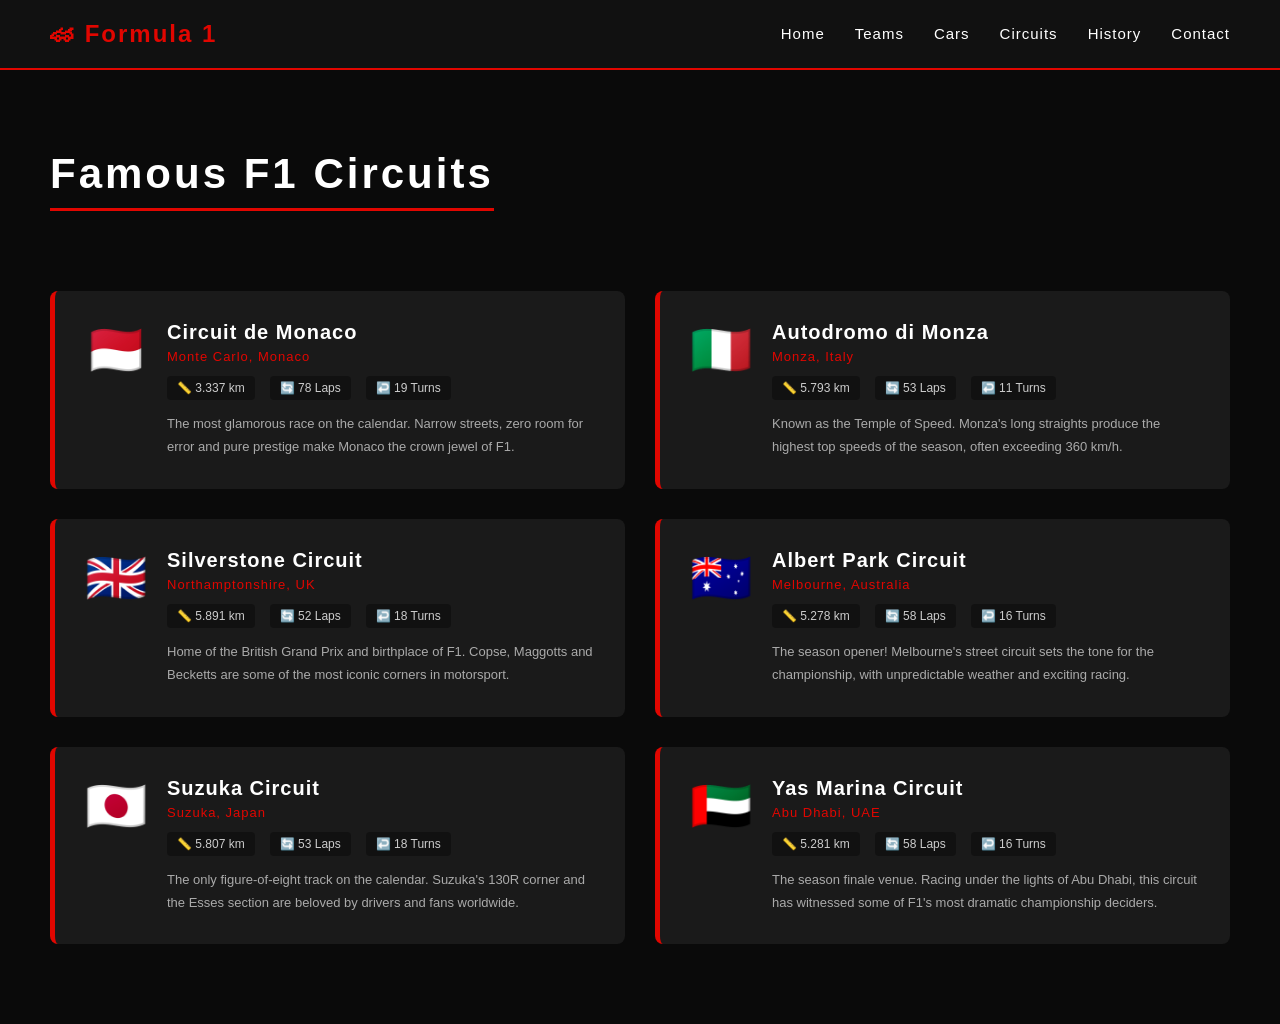
==== circuit.html @ 3328e480 "Initial commit" ====
<!DOCTYPE html>
<html lang="en">
<head>
    <meta charset="UTF-8">
    <meta name="viewport" content="width=device-width, initial-scale=1.0">
    <title>F1 Circuits</title>
    <link rel="stylesheet" href="css/style.css">
</head>
<body>

    <nav>
        <div class="logo">🏎 Formula 1</div>
        <ul>
            <li><a href="index.html">Home</a></li>
            <li><a href="teams.html">Teams</a></li>
            <li><a href="cars.html">Cars</a></li>
            <li><a href="circuit.html">Circuits</a></li>
            <li><a href="history.html">History</a></li>
            <li><a href="contact.html">Contact</a></li>
        </ul>
    </nav>

    <section class="circuits-section">
        <h2 class="section-title">Famous F1 Circuits</h2>

        <div class="circuits-grid">

            <div class="circuit-card">
                <div class="circuit-flag">🇲🇨</div>
                <div class="circuit-info">
                    <h3>Circuit de Monaco</h3>
                    <p class="circuit-location">Monte Carlo, Monaco</p>
                    <div class="circuit-stats">
                        <span>📏 3.337 km</span>
                        <span>🔄 78 Laps</span>
                        <span>↩️ 19 Turns</span>
                    </div>
                    <p class="circuit-desc">The most glamorous race on the calendar. Narrow streets, zero room for error and pure prestige make Monaco the crown jewel of F1.</p>
                </div>
            </div>

            <div class="circuit-card">
                <div class="circuit-flag">🇮🇹</div>
                <div class="circuit-info">
                    <h3>Autodromo di Monza</h3>
                    <p class="circuit-location">Monza, Italy</p>
                    <div class="circuit-stats">
                        <span>📏 5.793 km</span>
                        <span>🔄 53 Laps</span>
                        <span>↩️ 11 Turns</span>
                    </div>
                    <p class="circuit-desc">Known as the Temple of Speed. Monza's long straights produce the highest top speeds of the season, often exceeding 360 km/h.</p>
                </div>
            </div>

            <div class="circuit-card">
                <div class="circuit-flag">🇬🇧</div>
                <div class="circuit-info">
                    <h3>Silverstone Circuit</h3>
                    <p class="circuit-location">Northamptonshire, UK</p>
                    <div class="circuit-stats">
                        <span>📏 5.891 km</span>
                        <span>🔄 52 Laps</span>
                        <span>↩️ 18 Turns</span>
                    </div>
                    <p class="circuit-desc">Home of the British Grand Prix and birthplace of F1. Copse, Maggotts and Becketts are some of the most iconic corners in motorsport.</p>
                </div>
            </div>

            <div class="circuit-card">
                <div class="circuit-flag">🇦🇺</div>
                <div class="circuit-info">
                    <h3>Albert Park Circuit</h3>
                    <p class="circuit-location">Melbourne, Australia</p>
                    <div class="circuit-stats">
                        <span>📏 5.278 km</span>
                        <span>🔄 58 Laps</span>
                        <span>↩️ 16 Turns</span>
                    </div>
                    <p class="circuit-desc">The season opener! Melbourne's street circuit sets the tone for the championship, with unpredictable weather and exciting racing.</p>
                </div>
            </div>

            <div class="circuit-card">
                <div class="circuit-flag">🇯🇵</div>
                <div class="circuit-info">
                    <h3>Suzuka Circuit</h3>
                    <p class="circuit-location">Suzuka, Japan</p>
                    <div class="circuit-stats">
                        <span>📏 5.807 km</span>
                        <span>🔄 53 Laps</span>
                        <span>↩️ 18 Turns</span>
                    </div>
                    <p class="circuit-desc">The only figure-of-eight track on the calendar. Suzuka's 130R corner and the Esses section are beloved by drivers and fans worldwide.</p>
                </div>
            </div>

            <div class="circuit-card">
                <div class="circuit-flag">🇦🇪</div>
                <div class="circuit-info">
                    <h3>Yas Marina Circuit</h3>
                    <p class="circuit-location">Abu Dhabi, UAE</p>
                    <div class="circuit-stats">
                        <span>📏 5.281 km</span>
                        <span>🔄 58 Laps</span>
                        <span>↩️ 16 Turns</span>
                    </div>
                    <p class="circuit-desc">The season finale venue. Racing under the lights of Abu Dhabi, this circuit has witnessed some of F1's most dramatic championship deciders.</p>
                </div>
            </div>

        </div>
    </section>

</body>
</html>
---- css/style.css ----
/* RESET & BASE */
* {
    margin: 0;
    padding: 0;
    box-sizing: border-box;
}

body {
    font-family: 'Arial', sans-serif;
    background-color: #0a0a0a;
    color: #ffffff;
}

/* NAVBAR */
nav {
    display: flex;
    justify-content: space-between;
    align-items: center;
    padding: 20px 50px;
    background-color: #111111;
    border-bottom: 2px solid #e10600;
}

.logo {
    font-size: 24px;
    font-weight: bold;
    color: #e10600;
    letter-spacing: 2px;
}

nav ul {
    list-style: none;
    display: flex;
    gap: 30px;
}

nav ul li a {
    color: #ffffff;
    text-decoration: none;
    font-size: 15px;
    letter-spacing: 1px;
    transition: color 0.3s;
}

nav ul li a:hover {
    color: #e10600;
}


/* HERO */
.hero {
    height: 100vh;
    display: flex;
    flex-direction: column;
    justify-content: center;
    align-items: center;
    text-align: center;
    background-color: #1a1a1a;
}

.hero-content {
    display: flex;
    flex-direction: column;
    align-items: flex-start;
    max-width: 50%;
}

.hero h1 {
    font-size: 64px;
    color: #ffffff;
    letter-spacing: 4px;
    margin-bottom: 20px;
}

.hero p {
    font-size: 22px;
    color: #e10600;
    margin-bottom: 40px;
    letter-spacing: 3px;
}

.btn {
    padding: 15px 40px;
    background-color: #e10600;
    color: white;
    text-decoration: none;
    font-size: 16px;
    letter-spacing: 2px;
    border-radius: 4px;
    transition: background-color 0.3s;
}

.btn:hover {
    background-color: #ff2010;
}


.hero h1 {
    font-size: 64px;
    color: #ffffff;
    letter-spacing: 4px;
    margin-bottom: 20px;
}

.hero p {
    font-size: 22px;
    color: #e10600;
    margin-bottom: 40px;
    letter-spacing: 3px;
}

.btn {
    padding: 15px 40px;
    background-color: #e10600;
    color: white;
    text-decoration: none;
    font-size: 16px;
    letter-spacing: 2px;
    border-radius: 4px;
    transition: background-color 0.3s;
}

.btn:hover {
    background-color: #ff2010;
}


/* TEAMS PAGE */
.teams-section {
    padding: 80px 50px;
    background-color: #0a0a0a;
}

.section-title {
    text-align: center;
    font-size: 42px;
    color: #ffffff;
    margin-bottom: 60px;
    letter-spacing: 3px;
    border-bottom: 3px solid #e10600;
    display: inline-block;
    padding-bottom: 10px;
}

.teams-grid {
    display: grid;
    grid-template-columns: repeat(3, 1fr);
    gap: 30px;
}

.team-card {
    background-color: #1a1a1a;
    border-left: 5px solid;
    padding: 30px;
    border-radius: 8px;
    transition: transform 0.3s, box-shadow 0.3s;
}

.team-card:hover {
    transform: translateY(-8px);
    box-shadow: 0 10px 30px rgba(225, 6, 0, 0.2);
}

.team-card h3 {
    font-size: 22px;
    margin-bottom: 15px;
    color: #ffffff;
    letter-spacing: 2px;
}

.team-card p {
    color: #aaaaaa;
    margin-bottom: 8px;
    font-size: 14px;
}
/* CARS PAGE */
.cars-section {
    padding: 80px 50px;
    background-color: #0a0a0a;
}

.cars-grid {
    display: grid;
    grid-template-columns: repeat(3, 1fr);
    gap: 30px;
    margin-top: 20px;
}

.car-card {
    background-color: #1a1a1a;
    padding: 40px 30px;
    border-radius: 8px;
    text-align: center;
    border-top: 4px solid #e10600;
    transition: transform 0.3s, box-shadow 0.3s;
}

.car-card:hover {
    transform: translateY(-8px);
    box-shadow: 0 10px 30px rgba(225, 6, 0, 0.2);
}

.car-icon {
    font-size: 50px;
    margin-bottom: 20px;
}

.car-card h3 {
    font-size: 20px;
    color: #ffffff;
    margin-bottom: 15px;
    letter-spacing: 2px;
}

.car-card p {
    color: #aaaaaa;
    font-size: 14px;
    line-height: 1.8;
}
/* CIRCUITS PAGE */
.circuits-section {
    padding: 80px 50px;
    background-color: #0a0a0a;
}

.circuits-grid {
    display: grid;
    grid-template-columns: repeat(2, 1fr);
    gap: 30px;
    margin-top: 20px;
}

.circuit-card {
    background-color: #1a1a1a;
    border-radius: 8px;
    padding: 30px;
    display: flex;
    gap: 20px;
    align-items: flex-start;
    border-left: 5px solid #e10600;
    transition: transform 0.3s, box-shadow 0.3s;
}

.circuit-card:hover {
    transform: translateY(-8px);
    box-shadow: 0 10px 30px rgba(225, 6, 0, 0.2);
}

.circuit-flag {
    font-size: 50px;
}

.circuit-info h3 {
    font-size: 20px;
    color: #ffffff;
    margin-bottom: 5px;
    letter-spacing: 1px;
}

.circuit-location {
    color: #e10600;
    font-size: 13px;
    margin-bottom: 12px;
    letter-spacing: 1px;
}

.circuit-stats {
    display: flex;
    gap: 15px;
    margin-bottom: 12px;
    flex-wrap: wrap;
}

.circuit-stats span {
    background-color: #111;
    padding: 5px 10px;
    border-radius: 4px;
    font-size: 12px;
    color: #cccccc;
}

.circuit-desc {
    color: #aaaaaa;
    font-size: 13px;
    line-height: 1.8;
}
/* HISTORY PAGE */
.history-section {
    padding: 80px 50px;
    background-color: #0a0a0a;
}

.timeline {
    position: relative;
    max-width: 1000px;
    margin: 40px auto;
}

.timeline::before {
    content: '';
    position: absolute;
    left: 50%;
    top: 0;
    bottom: 0;
    width: 3px;
    background: #e10600;
    transform: translateX(-50%);
}

.timeline-item {
    display: flex;
    justify-content: flex-end;
    padding-right: calc(50% + 40px);
    margin-bottom: 50px;
    position: relative;
}

.timeline-item.right {
    justify-content: flex-start;
    padding-right: 0;
    padding-left: calc(50% + 40px);
}

.timeline-item::after {
    content: '';
    position: absolute;
    top: 20px;
    right: calc(50% - 8px);
    width: 16px;
    height: 16px;
    background: #e10600;
    border-radius: 50%;
    border: 3px solid #0a0a0a;
}

.timeline-item.right::after {
    right: auto;
    left: calc(50% - 8px);
}

.timeline-content {
    background: #1a1a1a;
    padding: 25px 30px;
    border-radius: 8px;
    max-width: 400px;
    border-top: 4px solid #e10600;
    transition: transform 0.3s, box-shadow 0.3s;
}

.timeline-content:hover {
    transform: translateY(-5px);
    box-shadow: 0 10px 30px rgba(225, 6, 0, 0.2);
}

.timeline-year {
    background: #e10600;
    color: white;
    padding: 3px 12px;
    border-radius: 20px;
    font-size: 12px;
    font-weight: bold;
    letter-spacing: 1px;
}

.timeline-content h3 {
    font-size: 22px;
    color: #ffffff;
    margin: 12px 0 5px;
    letter-spacing: 1px;
}

.timeline-titles {
    color: #e10600;
    font-size: 13px;
    margin-bottom: 10px;
    font-weight: bold;
}

.timeline-content p {
    color: #aaaaaa;
    font-size: 13px;
    line-height: 1.8;
}
/* CONTACT PAGE */
.contact-section {
    padding: 80px 50px;
    background-color: #0a0a0a;
}

.contact-subtitle {
    color: #aaaaaa;
    text-align: center;
    margin-bottom: 60px;
    font-size: 16px;
}

.contact-wrapper {
    display: grid;
    grid-template-columns: 1.5fr 1fr;
    gap: 50px;
    max-width: 1100px;
    margin: 0 auto;
}

.form-group {
    margin-bottom: 25px;
}

.form-group label {
    display: block;
    color: #ffffff;
    margin-bottom: 8px;
    font-size: 14px;
    letter-spacing: 1px;
}

.form-group input,
.form-group select,
.form-group textarea {
    width: 100%;
    padding: 14px;
    background-color: #1a1a1a;
    border: 1px solid #333;
    border-radius: 6px;
    color: #ffffff;
    font-size: 14px;
    outline: none;
    transition: border-color 0.3s;
}

.form-group input:focus,
.form-group select:focus,
.form-group textarea:focus {
    border-color: #e10600;
}

.form-group textarea {
    height: 150px;
    resize: none;
}

.form-group select option {
    background-color: #1a1a1a;
}

.contact-form .btn {
    width: 100%;
    text-align: center;
    padding: 16px;
    font-size: 16px;
    cursor: pointer;
    border: none;
    display: block;
}

.contact-info {
    display: flex;
    flex-direction: column;
    gap: 20px;
}

.info-card {
    background-color: #1a1a1a;
    padding: 25px;
    border-radius: 8px;
    display: flex;
    align-items: center;
    gap: 20px;
    border-left: 4px solid #e10600;
    transition: transform 0.3s;
}

.info-card:hover {
    transform: translateX(8px);
}

.info-card span {
    font-size: 30px;
}

.info-card h4 {
    color: #e10600;
    font-size: 13px;
    letter-spacing: 1px;
    margin-bottom: 5px;
}

.info-card p {
    color: #aaaaaa;
    font-size: 13px;
}
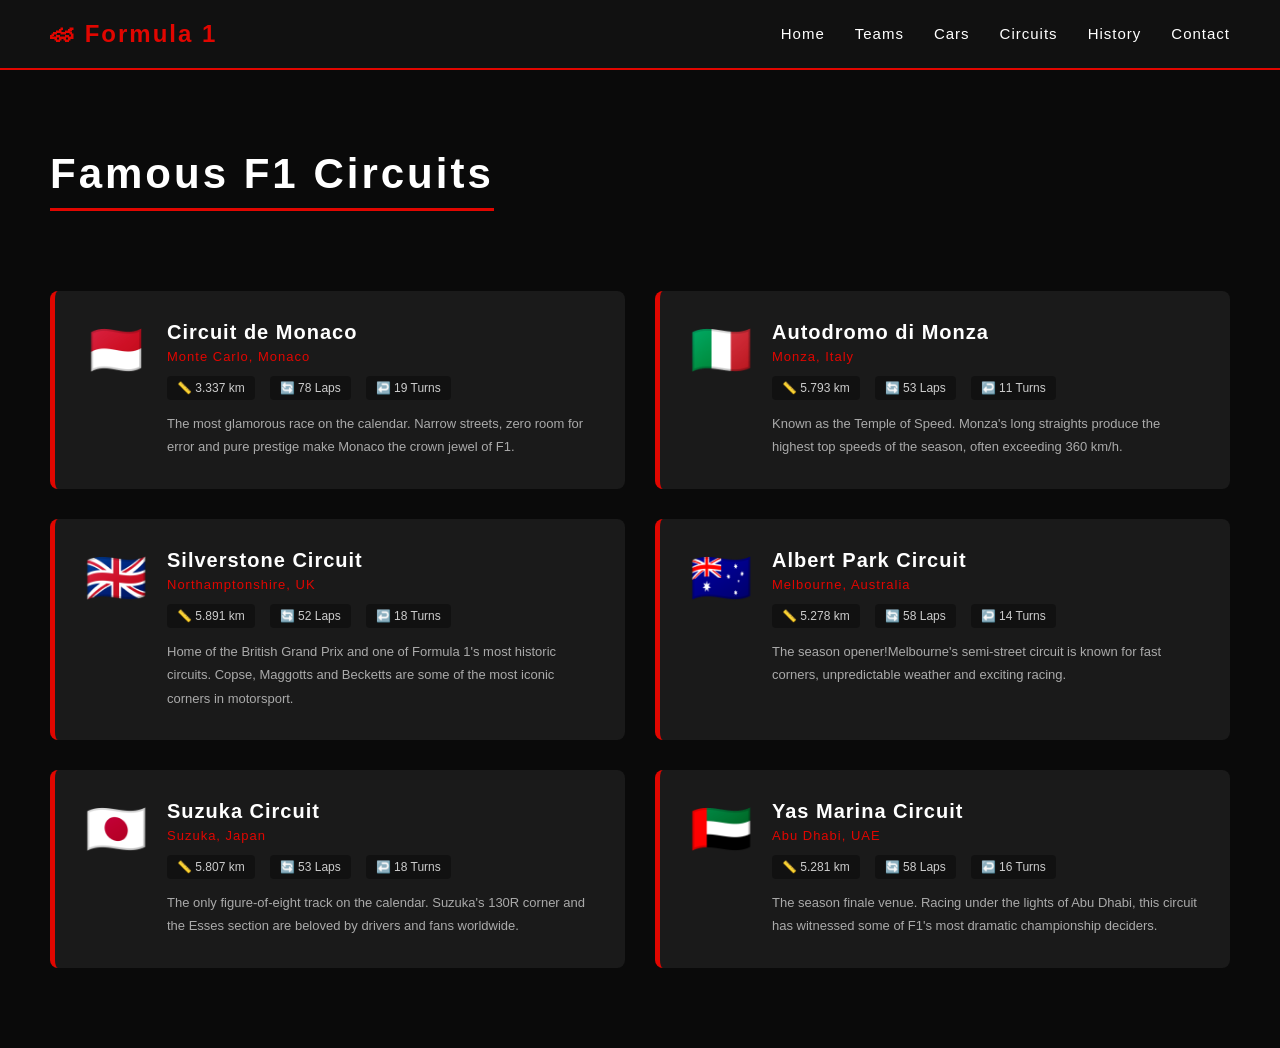
==== commit 49e31113: "Updated F1 contact section text" ====
--- a/circuit.html
+++ b/circuit.html
@@ -63,7 +63,7 @@
                         <span>🔄 52 Laps</span>
                         <span>↩️ 18 Turns</span>
                     </div>
-                    <p class="circuit-desc">Home of the British Grand Prix and birthplace of F1. Copse, Maggotts and Becketts are some of the most iconic corners in motorsport.</p>
+                    <p class="circuit-desc">Home of the British Grand Prix and one of Formula 1's most historic circuits. Copse, Maggotts and Becketts are some of the most iconic corners in motorsport.</p>
                 </div>
             </div>
 
@@ -75,9 +75,9 @@
                     <div class="circuit-stats">
                         <span>📏 5.278 km</span>
                         <span>🔄 58 Laps</span>
-                        <span>↩️ 16 Turns</span>
+                        <span>↩️ 14 Turns</span>
                     </div>
-                    <p class="circuit-desc">The season opener! Melbourne's street circuit sets the tone for the championship, with unpredictable weather and exciting racing.</p>
+                    <p class="circuit-desc">The season opener!Melbourne's semi-street circuit is known for fast corners, unpredictable weather and exciting racing.</p>
                 </div>
             </div>
 
